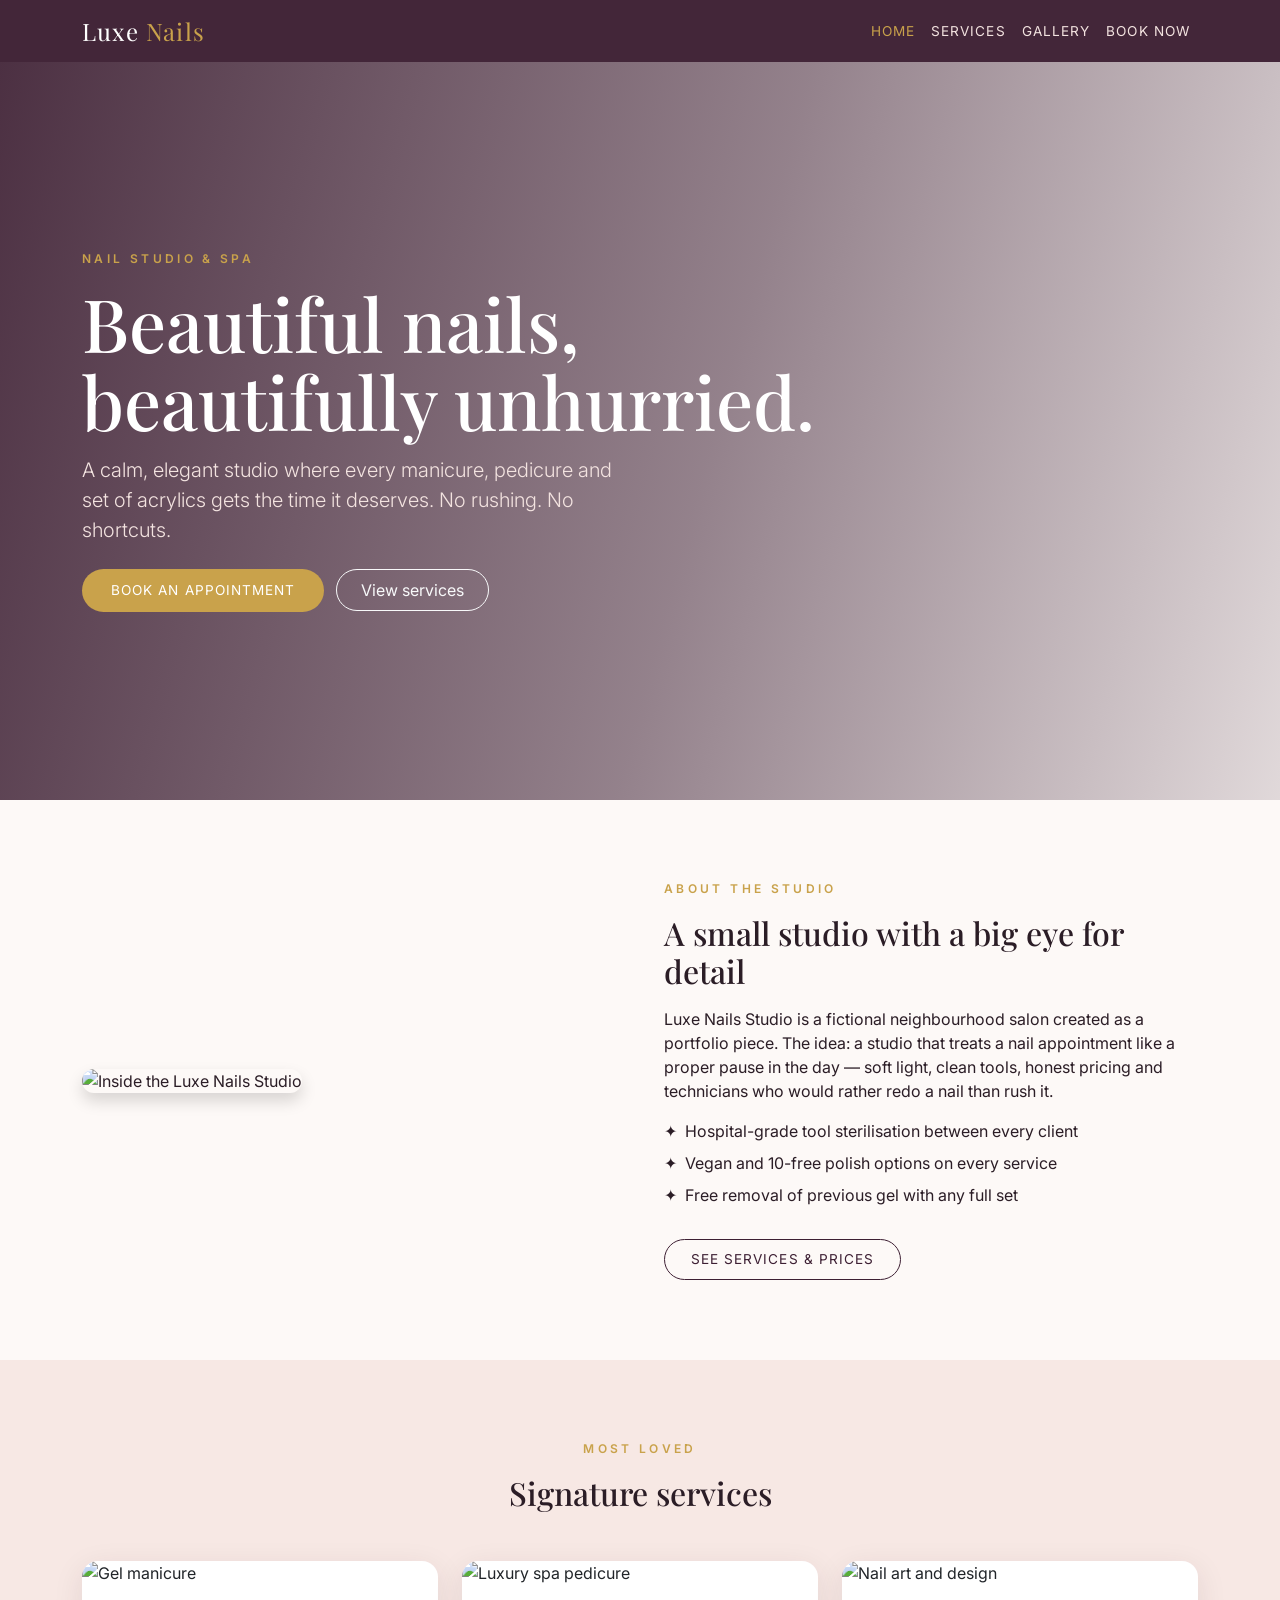
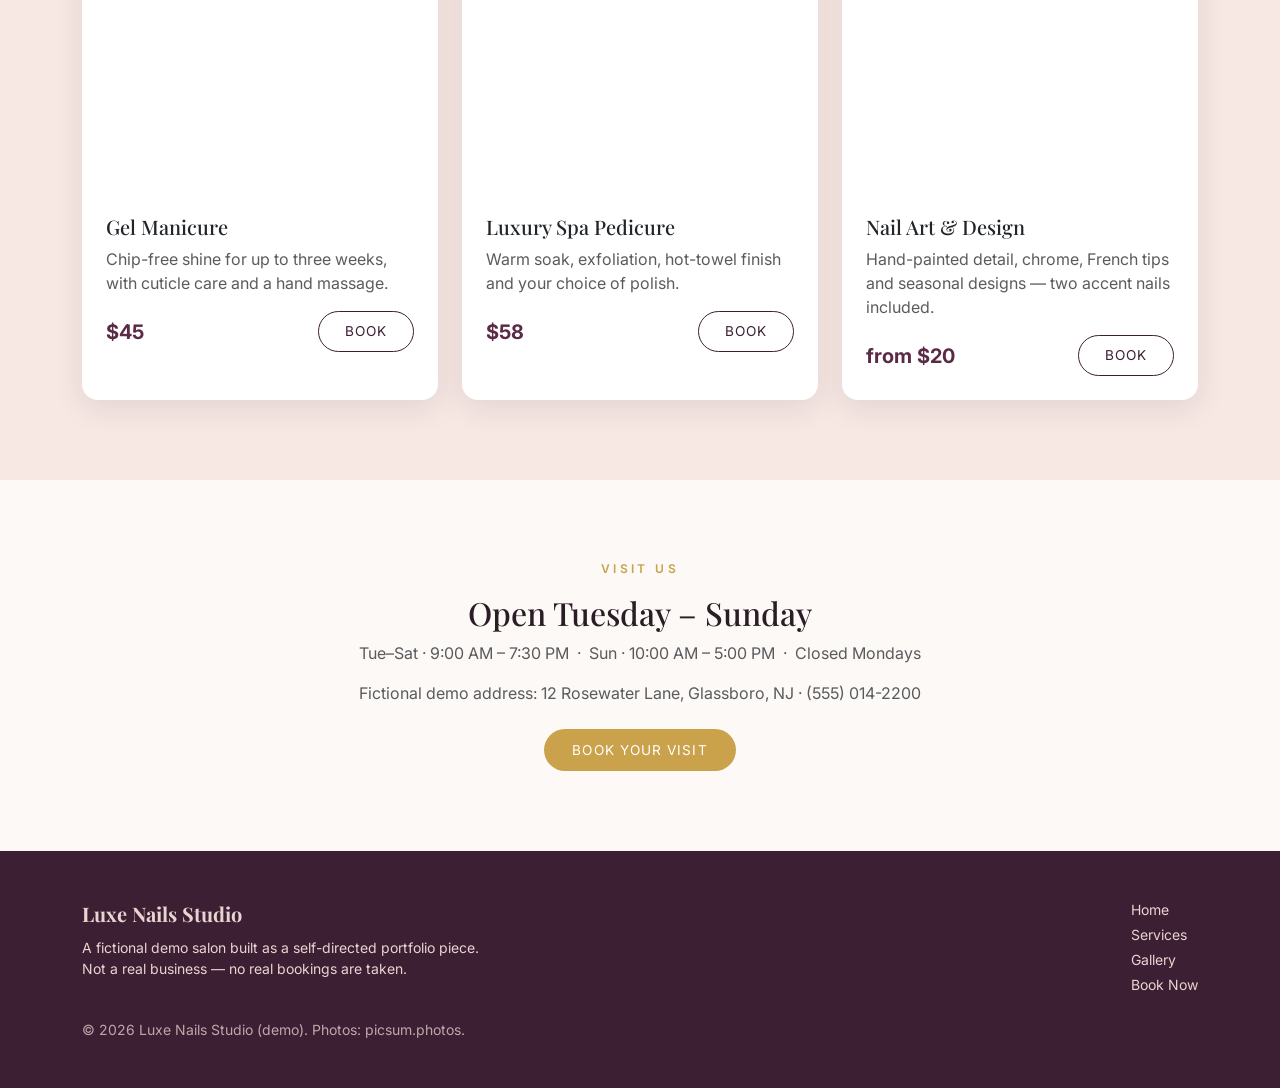
==== index.html @ 5d88cf8e "Add Luxe Nails Studio: salon services, pricing, gallery, PHP booking backend" ====
<!doctype html>
<html lang="en">
<head>
<meta charset="utf-8">
<meta name="viewport" content="width=device-width, initial-scale=1">
<title>Luxe Nails Studio — Nail Salon &amp; Spa</title>
<meta name="description" content="Luxe Nails Studio is a fictional nail salon and spa. Manicures, gel, acrylics, pedicures and nail art in a calm, elegant studio.">
<link href="https://cdn.jsdelivr.net/npm/bootstrap@5.3.3/dist/css/bootstrap.min.css" rel="stylesheet">
<link href="https://fonts.googleapis.com/css2?family=Playfair+Display:wght@500;700&family=Inter:wght@400;500;600&display=swap" rel="stylesheet">
<link rel="stylesheet" href="assets/css/style.css">
</head>
<body>
<nav class="navbar navbar-expand-lg navbar-dark sticky-top">
  <div class="container">
    <a class="navbar-brand brand" href="index.html">Luxe <span>Nails</span></a>
    <button class="navbar-toggler" type="button" data-bs-toggle="collapse" data-bs-target="#nav"><span class="navbar-toggler-icon"></span></button>
    <div class="collapse navbar-collapse" id="nav">
      <ul class="navbar-nav ms-auto">
        <li class="nav-item"><a class="nav-link active" href="index.html">Home</a></li>
        <li class="nav-item"><a class="nav-link" href="services.html">Services</a></li>
        <li class="nav-item"><a class="nav-link" href="gallery.html">Gallery</a></li>
        <li class="nav-item"><a class="nav-link" href="booking.html">Book Now</a></li>
      </ul>
    </div>
  </div>
</nav>

<header class="hero">
  <div class="container">
    <p class="eyebrow reveal">Nail Studio &amp; Spa</p>
    <h1 class="reveal">Beautiful nails,<br>beautifully unhurried.</h1>
    <p class="lead mt-3 reveal">A calm, elegant studio where every manicure, pedicure and set of acrylics gets the time it deserves. No rushing. No shortcuts.</p>
    <div class="mt-4 reveal">
      <a class="btn btn-gold me-2" href="booking.html">Book an appointment</a>
      <a class="btn btn-outline-light rounded-pill px-4 py-2" href="services.html">View services</a>
    </div>
  </div>
</header>

<section class="section">
  <div class="container">
    <div class="row align-items-center g-5">
      <div class="col-lg-6 reveal">
        <img src="https://picsum.photos/seed/luxe-about/900/700" class="img-fluid rounded-4 shadow" alt="Inside the Luxe Nails Studio">
      </div>
      <div class="col-lg-6 reveal">
        <p class="eyebrow">About the studio</p>
        <h2>A small studio with a big eye for detail</h2>
        <p class="mt-3">Luxe Nails Studio is a fictional neighbourhood salon created as a portfolio piece. The idea: a studio that treats a nail appointment like a proper pause in the day — soft light, clean tools, honest pricing and technicians who would rather redo a nail than rush it.</p>
        <ul class="list-unstyled mt-3">
          <li class="mb-2">✦ &nbsp;Hospital-grade tool sterilisation between every client</li>
          <li class="mb-2">✦ &nbsp;Vegan and 10-free polish options on every service</li>
          <li class="mb-2">✦ &nbsp;Free removal of previous gel with any full set</li>
        </ul>
        <a class="btn btn-outline-plum mt-3" href="services.html">See services &amp; prices</a>
      </div>
    </div>
  </div>
</section>

<section class="section section-alt">
  <div class="container">
    <div class="text-center mb-5 reveal">
      <p class="eyebrow">Most loved</p>
      <h2>Signature services</h2>
    </div>
    <div class="row g-4">
      <div class="col-md-4 reveal"><div class="card card-luxe h-100">
        <img src="https://picsum.photos/seed/luxe-gel/800/600" class="card-img-top" alt="Gel manicure">
        <div class="card-body p-4"><h3 class="h5">Gel Manicure</h3><p class="text-muted">Chip-free shine for up to three weeks, with cuticle care and a hand massage.</p><div class="d-flex justify-content-between align-items-center"><span class="price">$45</span><a href="booking.html" class="btn btn-sm btn-outline-plum">Book</a></div></div>
      </div></div>
      <div class="col-md-4 reveal"><div class="card card-luxe h-100">
        <img src="https://picsum.photos/seed/luxe-pedi/800/600" class="card-img-top" alt="Luxury spa pedicure">
        <div class="card-body p-4"><h3 class="h5">Luxury Spa Pedicure</h3><p class="text-muted">Warm soak, exfoliation, hot-towel finish and your choice of polish.</p><div class="d-flex justify-content-between align-items-center"><span class="price">$58</span><a href="booking.html" class="btn btn-sm btn-outline-plum">Book</a></div></div>
      </div></div>
      <div class="col-md-4 reveal"><div class="card card-luxe h-100">
        <img src="https://picsum.photos/seed/luxe-art/800/600" class="card-img-top" alt="Nail art and design">
        <div class="card-body p-4"><h3 class="h5">Nail Art &amp; Design</h3><p class="text-muted">Hand-painted detail, chrome, French tips and seasonal designs — two accent nails included.</p><div class="d-flex justify-content-between align-items-center"><span class="price">from $20</span><a href="booking.html" class="btn btn-sm btn-outline-plum">Book</a></div></div>
      </div></div>
    </div>
  </div>
</section>

<section class="section">
  <div class="container text-center reveal">
    <p class="eyebrow">Visit us</p>
    <h2>Open Tuesday – Sunday</h2>
    <p class="text-muted mt-2">Tue–Sat · 9:00 AM – 7:30 PM &nbsp;·&nbsp; Sun · 10:00 AM – 5:00 PM &nbsp;·&nbsp; Closed Mondays</p>
    <p class="text-muted">Fictional demo address: 12 Rosewater Lane, Glassboro, NJ · (555) 014-2200</p>
    <a class="btn btn-gold mt-2" href="booking.html">Book your visit</a>
  </div>
</section>

<footer class="py-5">
  <div class="container d-flex flex-column flex-md-row justify-content-between gap-3">
    <div><strong class="serif fs-5">Luxe Nails Studio</strong><p class="mb-0 small mt-2">A fictional demo salon built as a self-directed portfolio piece.<br>Not a real business — no real bookings are taken.</p></div>
    <div class="small">
      <a href="index.html" class="d-block mb-1">Home</a>
      <a href="services.html" class="d-block mb-1">Services</a>
      <a href="gallery.html" class="d-block mb-1">Gallery</a>
      <a href="booking.html" class="d-block">Book Now</a>
    </div>
  </div>
  <div class="container small mt-4 opacity-75">© <span id="year">2026</span> Luxe Nails Studio (demo). Photos: picsum.photos.</div>
</footer>
<script src="https://cdn.jsdelivr.net/npm/bootstrap@5.3.3/dist/js/bootstrap.bundle.min.js"></script>
<script src="assets/js/main.js"></script>
</body>
</html>
---- assets/css/style.css ----
/* Luxe Nails Studio — custom styles (Bootstrap 5 handles layout) */
:root{
  --plum:#3d1f33; --plum-2:#5b2a46; --blush:#f7e8e4; --rose:#c97b84;
  --gold:#c9a24b; --ink:#2b1d26; --cream:#fdf9f7;
}
body{font-family:'Inter',system-ui,sans-serif;color:var(--ink);background:var(--cream);}
h1,h2,h3,.serif{font-family:'Playfair Display',Georgia,serif;}
.navbar{background:rgba(61,31,51,.97);}
.navbar .nav-link{color:#f3e3e0!important;letter-spacing:.08em;font-size:.85rem;text-transform:uppercase;}
.navbar .nav-link:hover,.navbar .nav-link.active{color:var(--gold)!important;}
.brand{font-family:'Playfair Display',serif;font-size:1.5rem;color:#fff!important;letter-spacing:.05em;}
.brand span{color:var(--gold);}
.btn-gold{background:var(--gold);color:#fff;border:none;padding:.7rem 1.8rem;letter-spacing:.08em;text-transform:uppercase;font-size:.85rem;border-radius:999px;transition:transform .25s,box-shadow .25s;}
.btn-gold:hover{background:#b08d3e;color:#fff;transform:translateY(-2px);box-shadow:0 10px 24px rgba(201,162,75,.4);}
.btn-outline-plum{border:1px solid var(--plum);color:var(--plum);border-radius:999px;padding:.6rem 1.6rem;text-transform:uppercase;font-size:.85rem;letter-spacing:.08em;}
.btn-outline-plum:hover{background:var(--plum);color:#fff;}
.hero{min-height:82vh;background:linear-gradient(105deg,rgba(61,31,51,.92) 0%,rgba(61,31,51,.55) 55%,rgba(61,31,51,.15) 100%),url('https://picsum.photos/seed/luxe-hero/1600/1000') center/cover;display:flex;align-items:center;color:#fff;}
.hero h1{font-size:clamp(2.6rem,6vw,4.6rem);line-height:1.05;}
.hero .lead{color:#f3e3e0;max-width:560px;}
.eyebrow{letter-spacing:.28em;text-transform:uppercase;font-size:.75rem;color:var(--gold);font-weight:600;}
.section{padding:5rem 0;}
.section-alt{background:var(--blush);}
.card-luxe{border:none;border-radius:1rem;overflow:hidden;box-shadow:0 8px 30px rgba(61,31,51,.10);transition:transform .3s,box-shadow .3s;background:#fff;}
.card-luxe:hover{transform:translateY(-6px);box-shadow:0 18px 40px rgba(61,31,51,.18);}
.card-luxe img{height:230px;object-fit:cover;transition:transform .5s;}
.card-luxe:hover img{transform:scale(1.05);}
.price{color:var(--plum-2);font-weight:700;font-size:1.25rem;}
.price-table td,.price-table th{padding:1rem .75rem;vertical-align:middle;}
.gallery-img{border-radius:1rem;height:300px;width:100%;object-fit:cover;transition:transform .4s,box-shadow .4s;cursor:pointer;}
.gallery-img:hover{transform:scale(1.03);box-shadow:0 14px 34px rgba(61,31,51,.25);}
footer{background:var(--plum);color:#e8d5d2;}
footer a{color:#e8d5d2;text-decoration:none;}
footer a:hover{color:var(--gold);}
/* Scroll reveal */
.reveal{opacity:0;transform:translateY(28px);transition:opacity .7s ease,transform .7s ease;}
.reveal.visible{opacity:1;transform:none;}
@media (prefers-reduced-motion:reduce){.reveal{opacity:1;transform:none;transition:none;}}
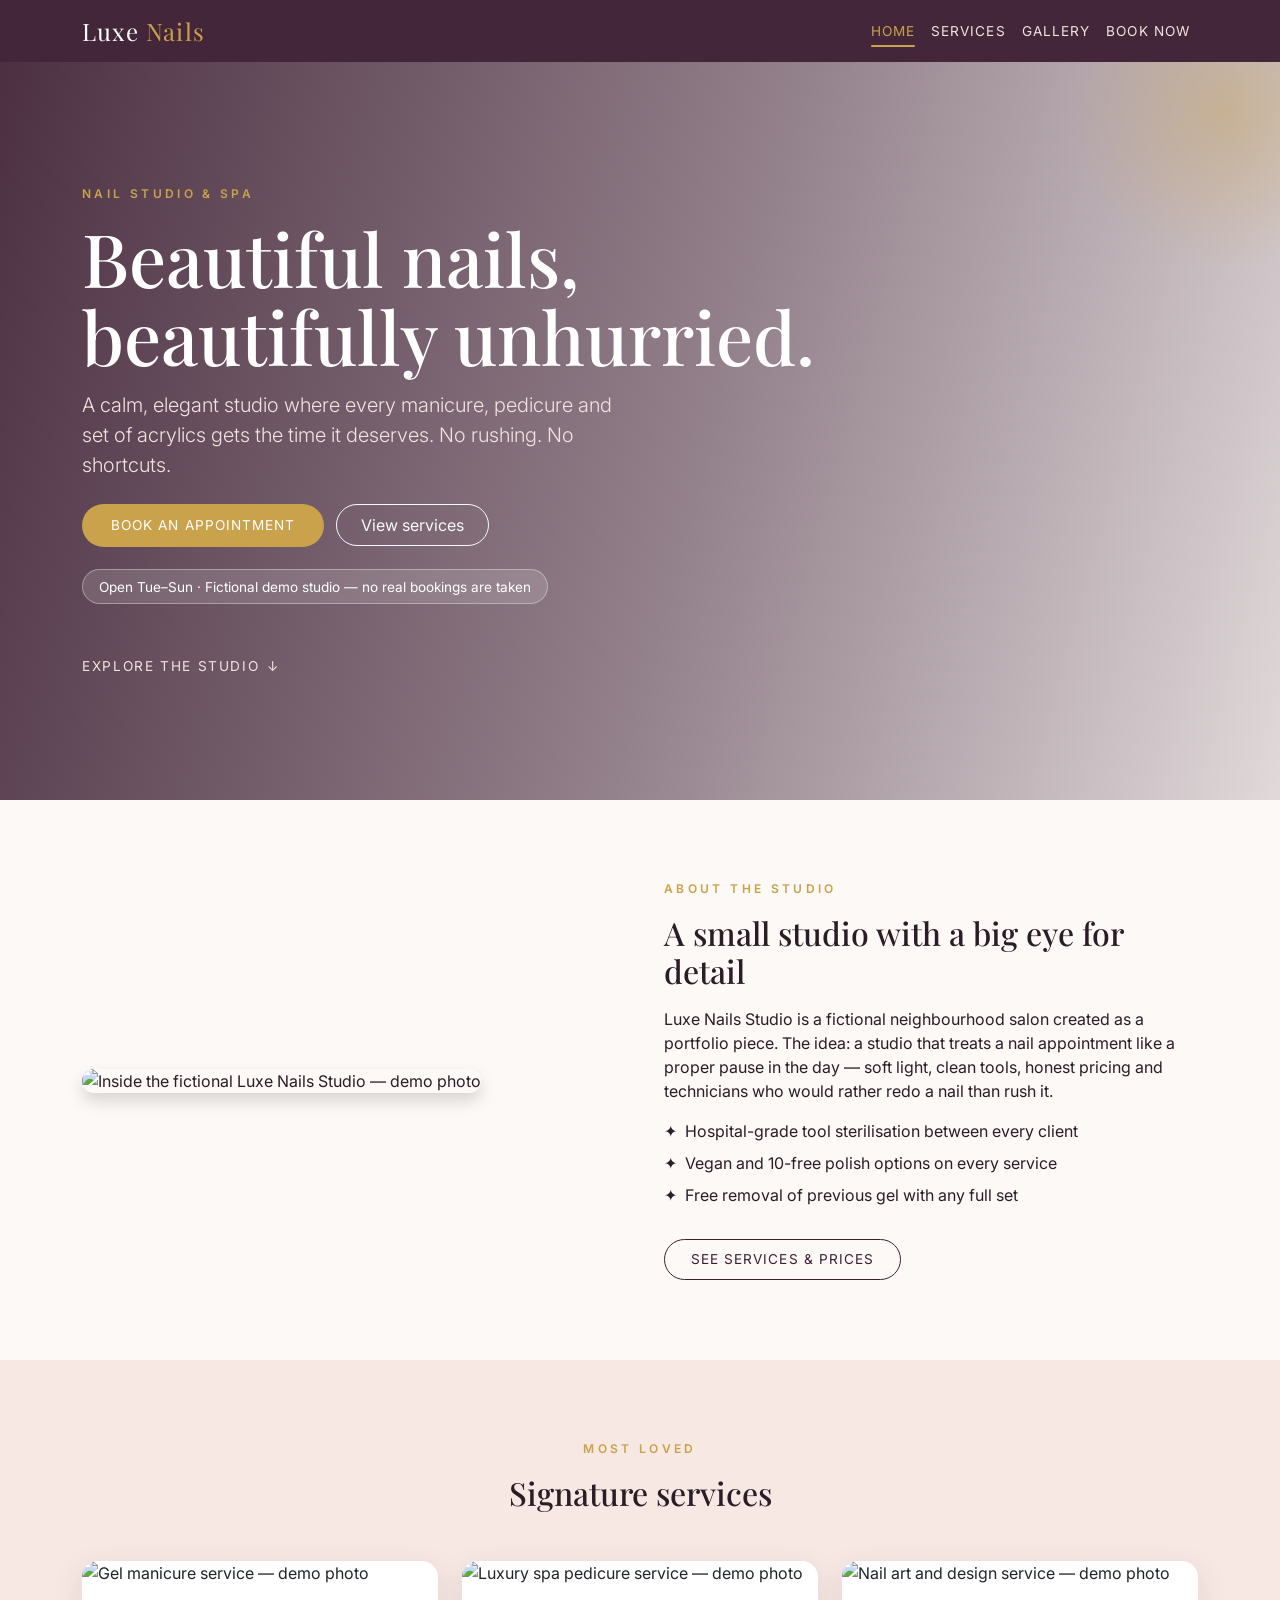
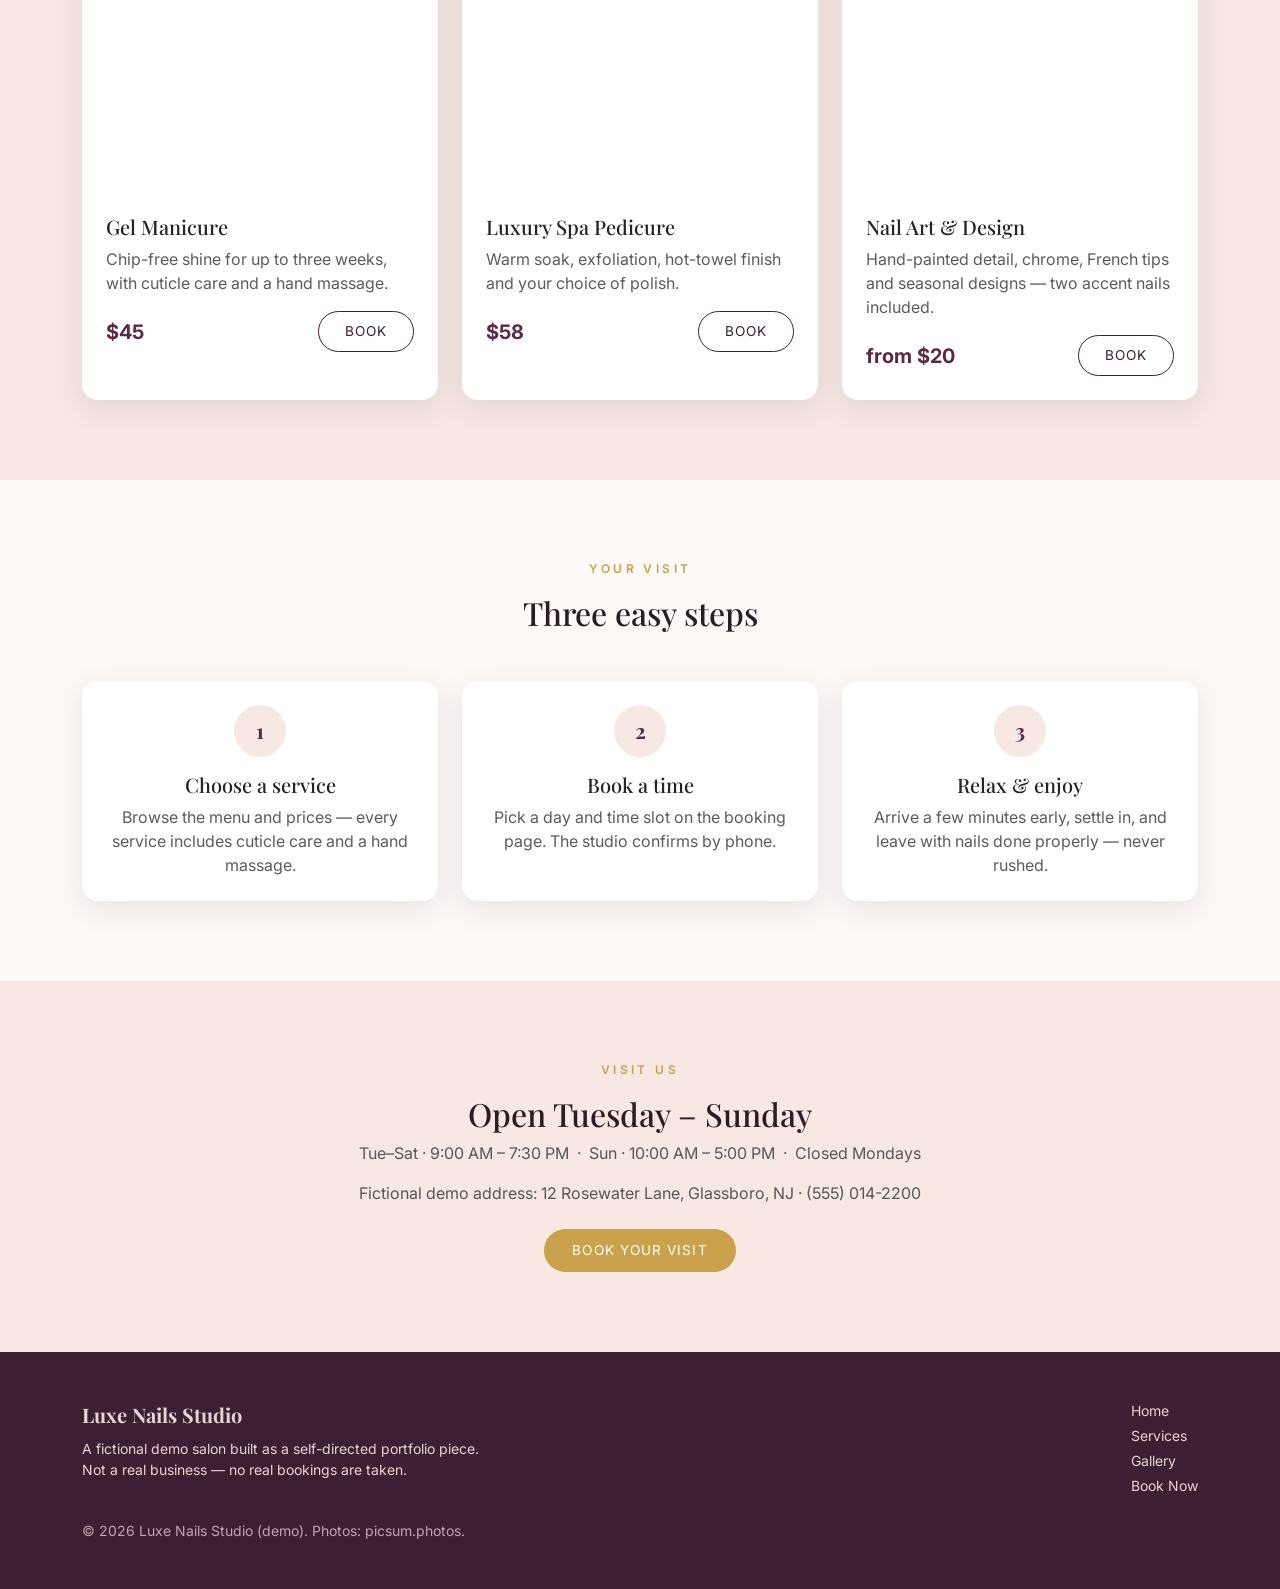
==== commit a78bbde0: "Upgrade polish: animations, content, accessibility" ====
--- a/index.html
+++ b/index.html
@@ -10,13 +10,14 @@
 <link rel="stylesheet" href="assets/css/style.css">
 </head>
 <body>
+<a class="skip-link" href="#main">Skip to main content</a>
 <nav class="navbar navbar-expand-lg navbar-dark sticky-top">
   <div class="container">
     <a class="navbar-brand brand" href="index.html">Luxe <span>Nails</span></a>
-    <button class="navbar-toggler" type="button" data-bs-toggle="collapse" data-bs-target="#nav"><span class="navbar-toggler-icon"></span></button>
+    <button class="navbar-toggler" type="button" data-bs-toggle="collapse" data-bs-target="#nav" aria-controls="nav" aria-expanded="false" aria-label="Toggle navigation"><span class="navbar-toggler-icon"></span></button>
     <div class="collapse navbar-collapse" id="nav">
       <ul class="navbar-nav ms-auto">
-        <li class="nav-item"><a class="nav-link active" href="index.html">Home</a></li>
+        <li class="nav-item"><a class="nav-link active" aria-current="page" href="index.html">Home</a></li>
         <li class="nav-item"><a class="nav-link" href="services.html">Services</a></li>
         <li class="nav-item"><a class="nav-link" href="gallery.html">Gallery</a></li>
         <li class="nav-item"><a class="nav-link" href="booking.html">Book Now</a></li>
@@ -34,14 +35,17 @@
       <a class="btn btn-gold me-2" href="booking.html">Book an appointment</a>
       <a class="btn btn-outline-light rounded-pill px-4 py-2" href="services.html">View services</a>
     </div>
+    <p class="reveal"><span class="hero-hours">Open Tue–Sun · Fictional demo studio — no real bookings are taken</span></p>
+    <a class="scroll-cue reveal" href="#about">Explore the studio <span class="cue-arrow" aria-hidden="true">↓</span></a>
   </div>
 </header>
 
-<section class="section">
+<main id="main">
+<section class="section" id="about">
   <div class="container">
     <div class="row align-items-center g-5">
       <div class="col-lg-6 reveal">
-        <img src="https://picsum.photos/seed/luxe-about/900/700" class="img-fluid rounded-4 shadow" alt="Inside the Luxe Nails Studio">
+        <img src="https://picsum.photos/seed/luxe-about/900/700" class="img-fluid rounded-4 shadow" alt="Inside the fictional Luxe Nails Studio — demo photo" loading="lazy">
       </div>
       <div class="col-lg-6 reveal">
         <p class="eyebrow">About the studio</p>
@@ -66,15 +70,15 @@
     </div>
     <div class="row g-4">
       <div class="col-md-4 reveal"><div class="card card-luxe h-100">
-        <img src="https://picsum.photos/seed/luxe-gel/800/600" class="card-img-top" alt="Gel manicure">
+        <img src="https://picsum.photos/seed/luxe-gel/800/600" class="card-img-top" alt="Gel manicure service — demo photo" loading="lazy">
         <div class="card-body p-4"><h3 class="h5">Gel Manicure</h3><p class="text-muted">Chip-free shine for up to three weeks, with cuticle care and a hand massage.</p><div class="d-flex justify-content-between align-items-center"><span class="price">$45</span><a href="booking.html" class="btn btn-sm btn-outline-plum">Book</a></div></div>
       </div></div>
       <div class="col-md-4 reveal"><div class="card card-luxe h-100">
-        <img src="https://picsum.photos/seed/luxe-pedi/800/600" class="card-img-top" alt="Luxury spa pedicure">
+        <img src="https://picsum.photos/seed/luxe-pedi/800/600" class="card-img-top" alt="Luxury spa pedicure service — demo photo" loading="lazy">
         <div class="card-body p-4"><h3 class="h5">Luxury Spa Pedicure</h3><p class="text-muted">Warm soak, exfoliation, hot-towel finish and your choice of polish.</p><div class="d-flex justify-content-between align-items-center"><span class="price">$58</span><a href="booking.html" class="btn btn-sm btn-outline-plum">Book</a></div></div>
       </div></div>
       <div class="col-md-4 reveal"><div class="card card-luxe h-100">
-        <img src="https://picsum.photos/seed/luxe-art/800/600" class="card-img-top" alt="Nail art and design">
+        <img src="https://picsum.photos/seed/luxe-art/800/600" class="card-img-top" alt="Nail art and design service — demo photo" loading="lazy">
         <div class="card-body p-4"><h3 class="h5">Nail Art &amp; Design</h3><p class="text-muted">Hand-painted detail, chrome, French tips and seasonal designs — two accent nails included.</p><div class="d-flex justify-content-between align-items-center"><span class="price">from $20</span><a href="booking.html" class="btn btn-sm btn-outline-plum">Book</a></div></div>
       </div></div>
     </div>
@@ -82,6 +86,17 @@
 </section>
 
 <section class="section">
+  <div class="container">
+    <div class="text-center mb-5 reveal"><p class="eyebrow">Your visit</p><h2>Three easy steps</h2></div>
+    <div class="row g-4 text-center">
+      <div class="col-md-4 reveal"><div class="card card-luxe step-card p-4 h-100"><div class="step-num" aria-hidden="true">1</div><h3 class="h5">Choose a service</h3><p class="text-muted mb-0">Browse the menu and prices — every service includes cuticle care and a hand massage.</p></div></div>
+      <div class="col-md-4 reveal"><div class="card card-luxe step-card p-4 h-100"><div class="step-num" aria-hidden="true">2</div><h3 class="h5">Book a time</h3><p class="text-muted mb-0">Pick a day and time slot on the booking page. The studio confirms by phone.</p></div></div>
+      <div class="col-md-4 reveal"><div class="card card-luxe step-card p-4 h-100"><div class="step-num" aria-hidden="true">3</div><h3 class="h5">Relax &amp; enjoy</h3><p class="text-muted mb-0">Arrive a few minutes early, settle in, and leave with nails done properly — never rushed.</p></div></div>
+    </div>
+  </div>
+</section>
+
+<section class="section section-alt">
   <div class="container text-center reveal">
     <p class="eyebrow">Visit us</p>
     <h2>Open Tuesday – Sunday</h2>
@@ -90,16 +105,17 @@
     <a class="btn btn-gold mt-2" href="booking.html">Book your visit</a>
   </div>
 </section>
+</main>
 
 <footer class="py-5">
   <div class="container d-flex flex-column flex-md-row justify-content-between gap-3">
     <div><strong class="serif fs-5">Luxe Nails Studio</strong><p class="mb-0 small mt-2">A fictional demo salon built as a self-directed portfolio piece.<br>Not a real business — no real bookings are taken.</p></div>
-    <div class="small">
+    <nav class="small" aria-label="Footer">
       <a href="index.html" class="d-block mb-1">Home</a>
       <a href="services.html" class="d-block mb-1">Services</a>
       <a href="gallery.html" class="d-block mb-1">Gallery</a>
       <a href="booking.html" class="d-block">Book Now</a>
-    </div>
+    </nav>
   </div>
   <div class="container small mt-4 opacity-75">© <span id="year">2026</span> Luxe Nails Studio (demo). Photos: picsum.photos.</div>
 </footer>
--- a/assets/css/style.css
+++ b/assets/css/style.css
@@ -34,4 +34,80 @@
 /* Scroll reveal */
 .reveal{opacity:0;transform:translateY(28px);transition:opacity .7s ease,transform .7s ease;}
 .reveal.visible{opacity:1;transform:none;}
-@media (prefers-reduced-motion:reduce){.reveal{opacity:1;transform:none;transition:none;}}
+
+/* ===== Polish layer: motion, micro-interactions, focus, responsive ===== */
+.skip-link{position:absolute;left:12px;top:-60px;z-index:2000;background:var(--plum);color:#fff;padding:10px 18px;border-radius:10px;font-weight:600;text-decoration:none;transition:top .2s ease;}
+.skip-link:focus{top:12px;color:#fff;}
+:focus-visible{outline:3px solid rgba(201,162,75,.75);outline-offset:2px;border-radius:6px;}
+.navbar .nav-link{position:relative;}
+.navbar .nav-link::after{content:"";position:absolute;left:.5rem;right:.5rem;bottom:2px;height:2px;background:var(--gold);border-radius:2px;transform:scaleX(0);transform-origin:left;transition:transform .25s ease;}
+.navbar .nav-link:hover::after,.navbar .nav-link.active::after{transform:scaleX(1);}
+.btn-gold:active,.btn-outline-plum:active,.btn-outline-light:active{transform:translateY(0) scale(.97);}
+.btn-outline-plum{transition:background-color .2s,color .2s,transform .15s,box-shadow .2s;}
+.btn-outline-plum:hover{box-shadow:0 8px 20px rgba(61,31,51,.22);}
+.btn-gold:focus-visible,.btn-outline-plum:focus-visible{outline:3px solid rgba(201,162,75,.8);outline-offset:3px;}
+/* Animated hero: slow background drift + soft glow */
+.hero{position:relative;overflow:hidden;background-size:cover;background-position:center;animation:heroDrift 22s ease-in-out infinite alternate;}
+@keyframes heroDrift{from{background-position:50% 40%;}to{background-position:50% 62%;}}
+.hero::after{content:"";position:absolute;right:-120px;top:-120px;width:340px;height:340px;border-radius:50%;background:radial-gradient(circle,rgba(201,162,75,.35),transparent 65%);animation:glowFloat 10s ease-in-out infinite alternate;pointer-events:none;}
+@keyframes glowFloat{from{transform:translate(0,0) scale(1);}to{transform:translate(-24px,20px) scale(1.1);}}
+.hero .container{position:relative;z-index:1;}
+.hero-hours{display:inline-block;background:rgba(255,255,255,.14);border:1px solid rgba(255,255,255,.35);color:#fff;border-radius:999px;padding:.4rem 1rem;font-size:.85rem;margin-top:1.4rem;}
+.scroll-cue{display:inline-flex;align-items:center;gap:.5rem;color:#f3e3e0;text-decoration:none;font-size:.85rem;letter-spacing:.12em;text-transform:uppercase;margin-top:2.2rem;}
+.scroll-cue:hover{color:var(--gold);}
+.scroll-cue .cue-arrow{display:inline-block;animation:cueBounce 1.8s ease-in-out infinite;}
+@keyframes cueBounce{0%,100%{transform:translateY(0);}50%{transform:translateY(5px);}}
+/* Cards & gallery */
+.card-luxe:focus-within{transform:translateY(-6px);box-shadow:0 18px 40px rgba(61,31,51,.18);}
+.card-luxe:focus-within img{transform:scale(1.05);}
+.gallery-item{margin:0;}
+.gallery-btn{display:block;width:100%;padding:0;border:none;background:none;border-radius:1rem;overflow:hidden;position:relative;cursor:pointer;}
+.gallery-btn .gallery-img{display:block;}
+.gallery-cap{position:absolute;left:0;right:0;bottom:0;padding:.9rem 1rem .7rem;color:#fff;font-size:.88rem;text-align:left;background:linear-gradient(transparent,rgba(43,29,38,.78));opacity:0;transform:translateY(8px);transition:opacity .3s,transform .3s;}
+.gallery-btn:hover .gallery-cap,.gallery-btn:focus-visible .gallery-cap{opacity:1;transform:none;}
+.gallery-btn:hover .gallery-img,.gallery-btn:focus-visible .gallery-img{transform:scale(1.04);box-shadow:0 14px 34px rgba(61,31,51,.25);}
+.gallery-btn:focus-visible{outline:3px solid rgba(201,162,75,.85);outline-offset:3px;}
+/* Steps */
+.step-card{transition:transform .3s,box-shadow .3s;}
+.step-card:hover{transform:translateY(-5px);box-shadow:0 16px 36px rgba(61,31,51,.16);}
+.step-num{width:52px;height:52px;border-radius:50%;background:var(--blush);color:var(--plum-2);display:grid;place-items:center;font-family:'Playfair Display',serif;font-size:1.3rem;font-weight:700;margin:0 auto 1rem;}
+/* Price table */
+.price-table tbody tr{transition:background-color .2s;}
+.price-table .book-link{white-space:nowrap;font-weight:600;color:var(--plum-2);text-decoration:none;}
+.price-table .book-link:hover{color:var(--gold);text-decoration:underline;}
+/* Forms */
+.field-hint{color:#7a6672;font-size:.82rem;margin-top:.3rem;}
+.required-note{color:#7a6672;font-size:.85rem;}
+.form-control:focus,.form-select:focus{border-color:var(--rose);box-shadow:0 0 0 .2rem rgba(201,123,132,.2);}
+.form-control.is-invalid,.form-select.is-invalid{border-color:#c0392b;}
+.invalid-feedback-custom{color:#c0392b;font-size:.85rem;margin-top:.3rem;display:none;}
+.invalid-feedback-custom.show{display:block;}
+#booking-status{animation:fadeSlide .35s ease both;}
+@keyframes fadeSlide{from{opacity:0;transform:translateY(6px);}to{opacity:1;transform:none;}}
+/* Back to top */
+.back-to-top{position:fixed;right:18px;bottom:18px;z-index:1050;width:46px;height:46px;border-radius:50%;border:none;background:var(--plum);color:#fff;font-size:1.1rem;box-shadow:0 10px 24px rgba(61,31,51,.35);opacity:0;pointer-events:none;transform:translateY(10px);transition:opacity .3s,transform .3s,background-color .2s;}
+.back-to-top.show{opacity:1;pointer-events:auto;transform:none;}
+.back-to-top:hover{background:var(--plum-2);}
+/* Lightbox */
+.lightbox-img{width:100%;max-height:70vh;object-fit:cover;border-radius:.75rem;}
+/* Responsive */
+@media (max-width:767.98px){
+  .section{padding:3.2rem 0;}
+  .hero{min-height:68vh;}
+  .gallery-img{height:200px;}
+  .card-luxe img{height:200px;}
+  .price-table td,.price-table th{padding:.8rem .5rem;font-size:.92rem;}
+}
+@media (max-width:575.98px){
+  .hero .btn-gold,.hero .btn-outline-light{width:100%;margin-bottom:.6rem;}
+  .gallery-img{height:160px;}
+}
+/* Reduced motion across the site */
+@media (prefers-reduced-motion:reduce){
+  html{scroll-behavior:auto;}
+  *,*::before,*::after{animation-duration:.01ms!important;animation-iteration-count:1!important;transition-duration:.01ms!important;}
+  .reveal{opacity:1;transform:none;}
+  .hero,.hero::after,.scroll-cue .cue-arrow{animation:none;}
+  .card-luxe:hover,.step-card:hover,.gallery-btn:hover .gallery-img{transform:none;}
+  .gallery-cap{opacity:1;transform:none;}
+}
